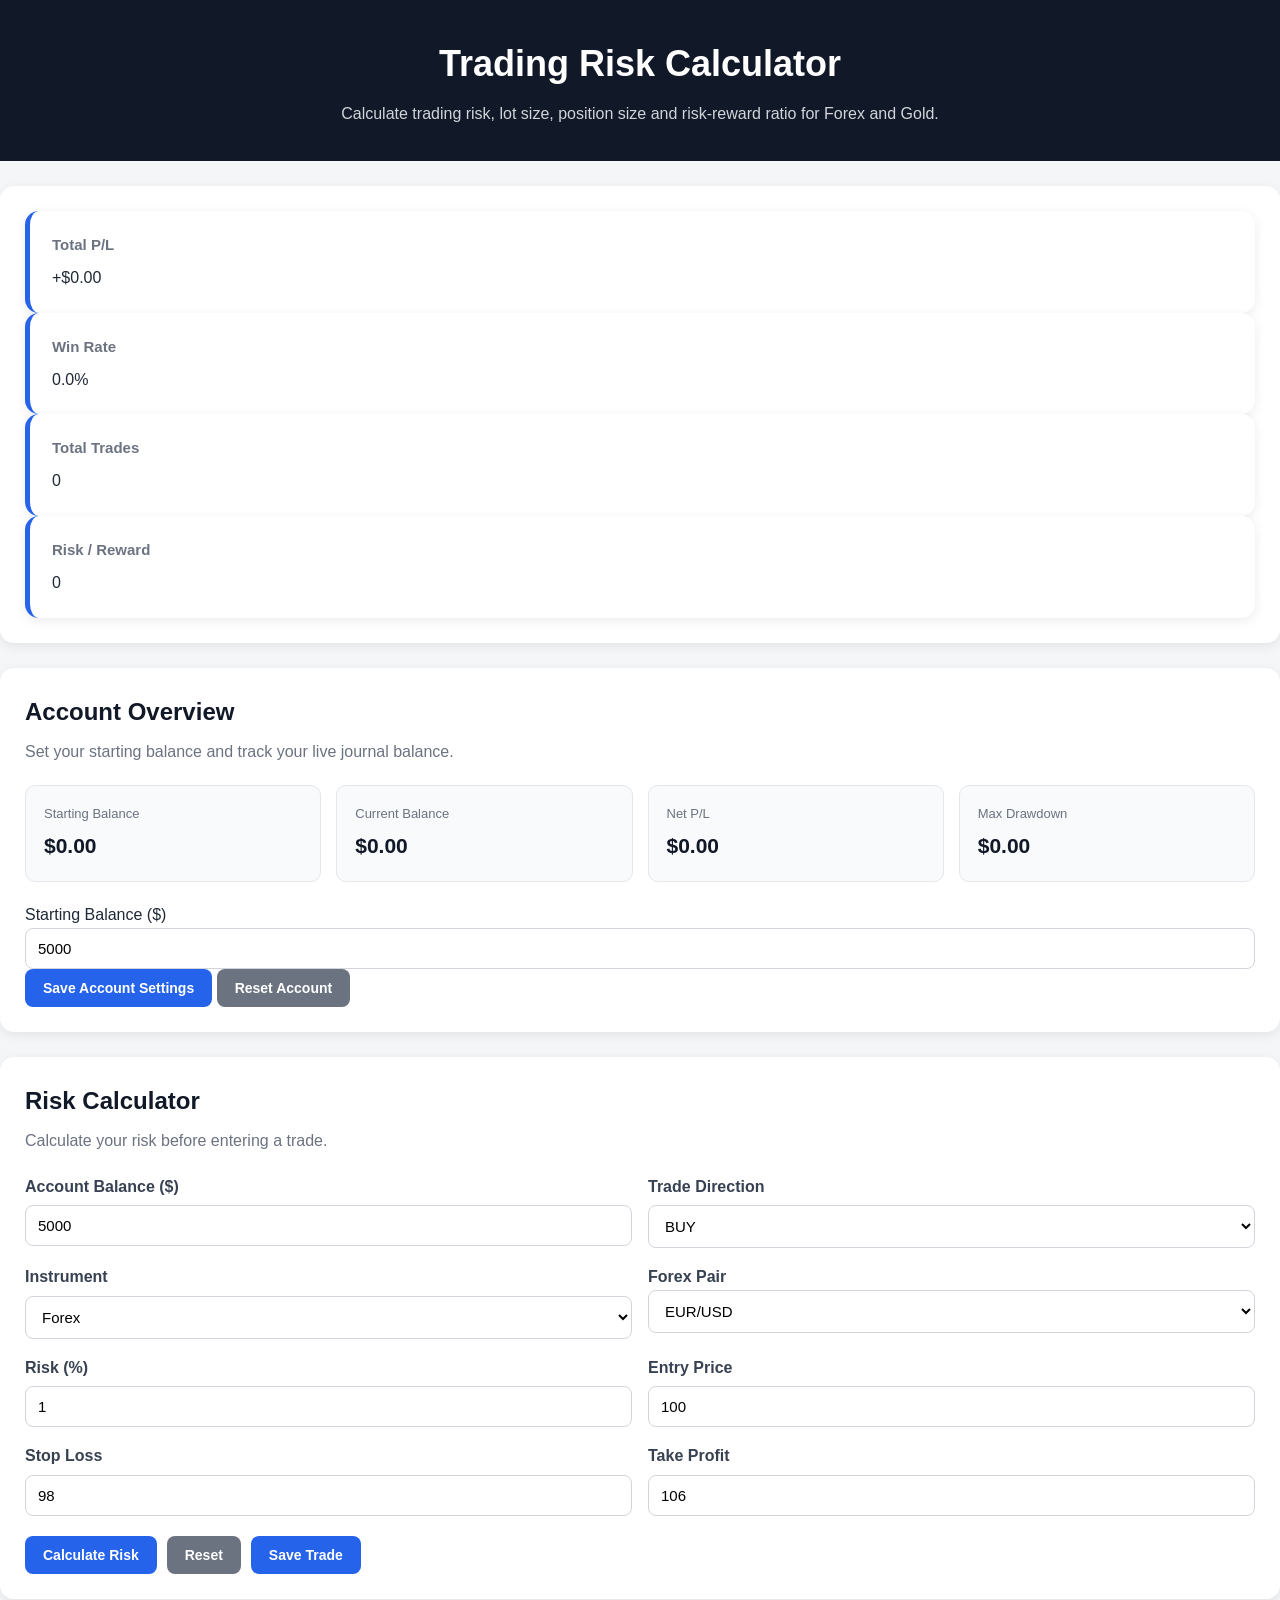
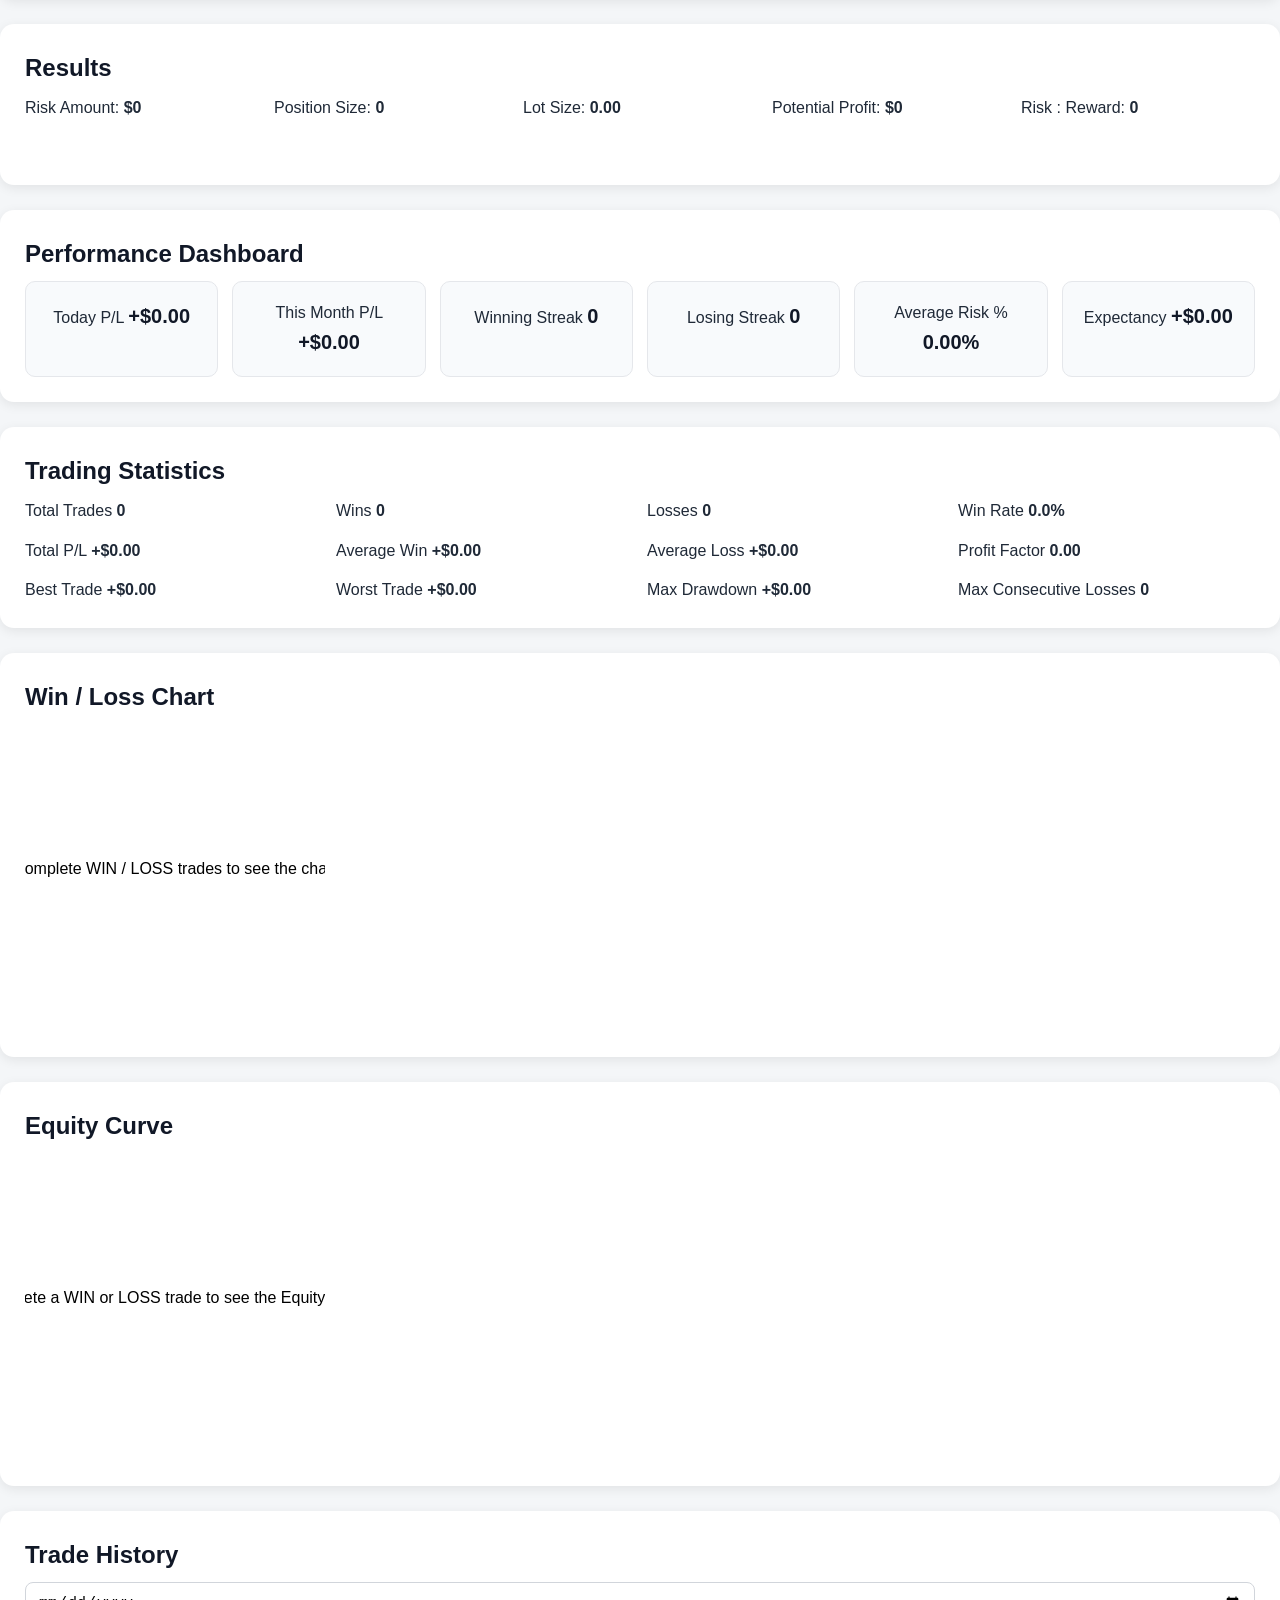
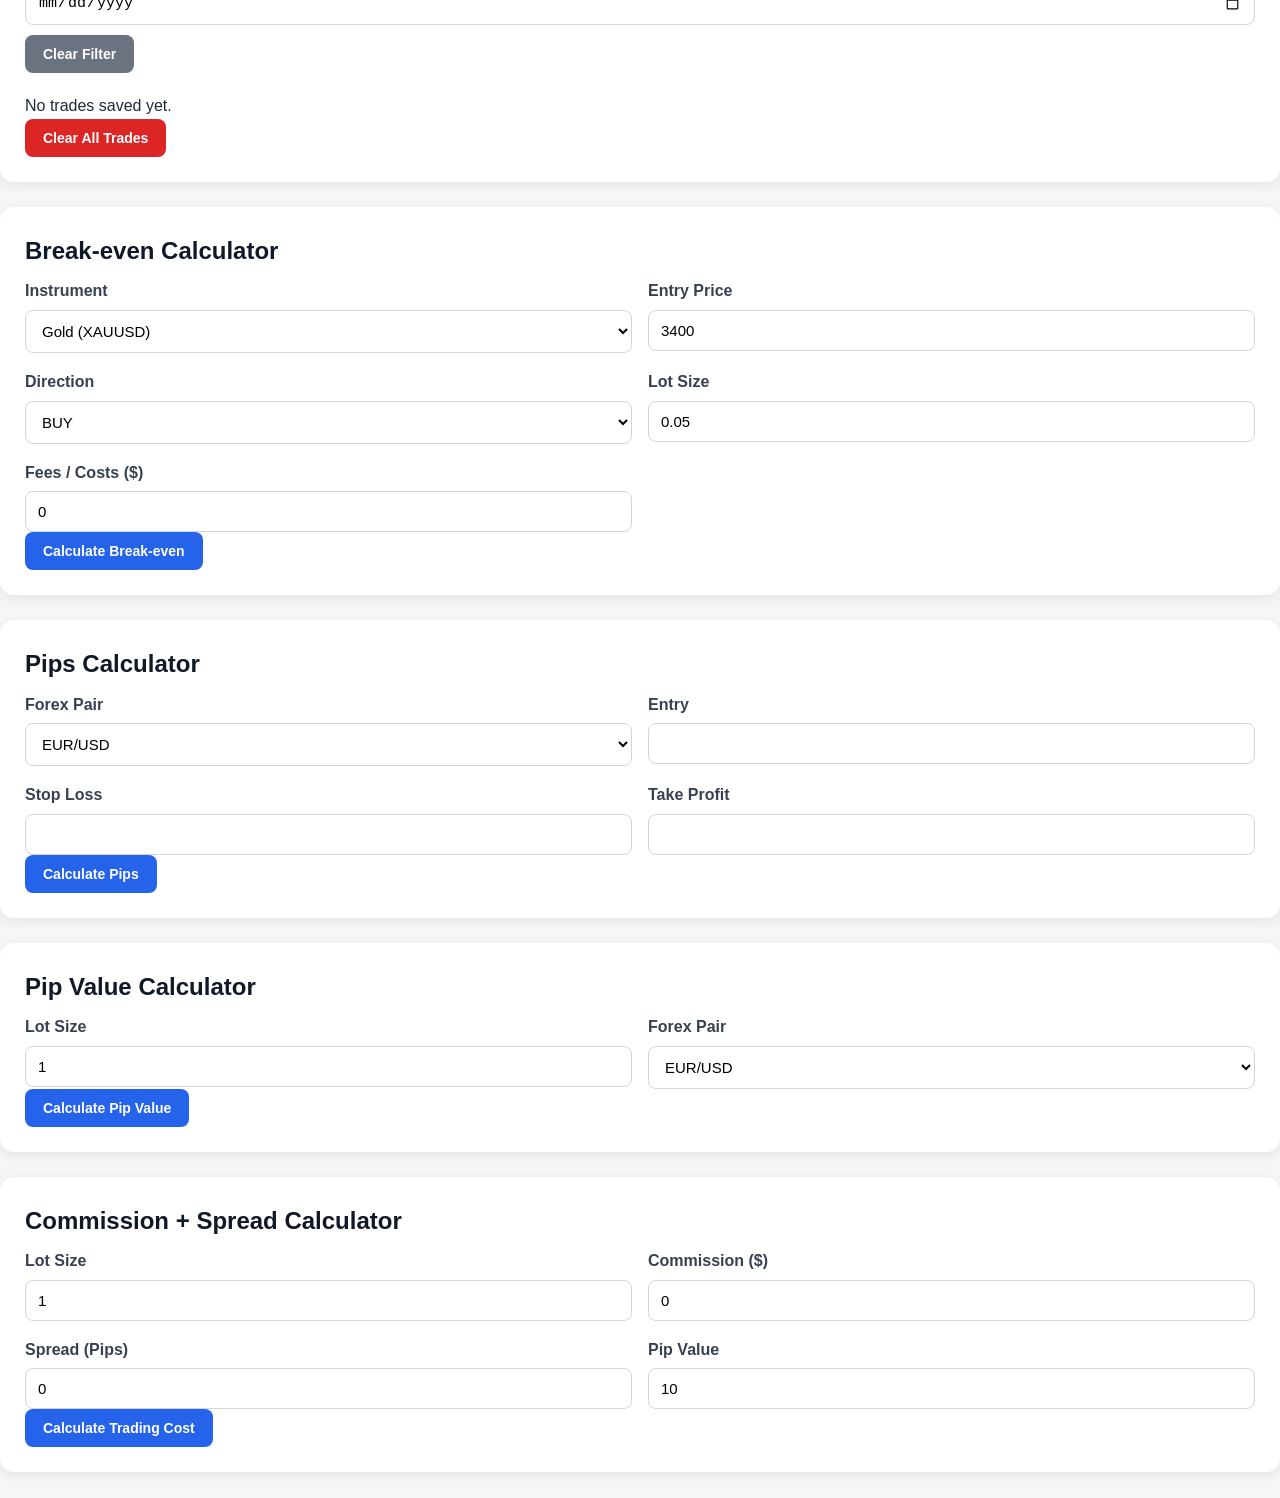
==== index.html @ 4e61d415 "Add files via upload" ====
<!DOCTYPE html>
<html lang="en">

<head>
    <meta charset="UTF-8">
    <meta name="viewport" content="width=device-width, initial-scale=1.0">
    <title>Trading Risk Calculator  Risk, Lot Size & R:R Calculator</title>

<meta name="description" content="Free trading risk calculator to calculate risk amount, lot size, position size, profit, stop loss, take profit and risk-reward ratio for Forex and Gold trading.">

<meta name="keywords" content="trading risk calculator, forex risk calculator, lot size calculator, position size calculator, risk reward calculator, gold trading calculator">

<meta name="robots" content="index, follow">
<meta property="og:title" content="Trading Risk Calculator">
<meta property="og:description" content="Free trading risk calculator for Forex and Gold. Calculate risk, lot size, position size and risk-reward ratio.">
<meta property="og:type" content="website">

<script type="application/ld+json">
{
  "@context": "https://schema.org",
  "@type": "WebApplication",
  "name": "Trading Risk Calculator",
  "description": "Free trading risk calculator to calculate risk amount, lot size, position size, profit and risk-reward ratio for Forex and Gold trading.",
  "applicationCategory": "FinanceApplication",
  "operatingSystem": "All"
}
</script>

    <link rel="stylesheet" href="style_v4.css">
</head>

<body>

<div class="calculator">

    <!-- HEADER -->
    <header class="dashboard-header">
       <h1>Trading Risk Calculator</h1>
       <p>Calculate trading risk, lot size, position size and risk-reward ratio for Forex and Gold.</p>
    </header>

   <!-- SUMMARY -->
<section class="summary-cards">

    <div class="summary-card">
        <h3>Total P/L</h3>
        <p id="summaryTotalPL">$0.00</p>
    </div>

    <div class="summary-card">
        <h3>Win Rate</h3>
        <p id="summaryWinRate">0%</p>
    </div>

    <div class="summary-card">
        <h3>Total Trades</h3>
        <p id="summaryTotalTrades">0</p>
    </div>

    <div class="summary-card">
        <h3>Risk / Reward</h3>
        <p id="summaryRR">0</p>
    </div>

</section>
<!-- ACCOUNT OVERVIEW -->
<section class="account-section">

    <h2>Account Overview</h2>

    <p class="section-description">
        Set your starting balance and track your live journal balance.
    </p>

    <div class="account-cards">

        <div class="account-card">
            <span>Starting Balance</span>
            <strong id="startingBalanceDisplay">$0.00</strong>
        </div>

        <div class="account-card">
            <span>Current Balance</span>
            <strong id="currentBalanceDisplay">$0.00</strong>
        </div>

        <div class="account-card">
            <span>Net P/L</span>
            <strong id="netPLDisplay">$0.00</strong>
        </div>

        <div class="account-card">
            <span>Max Drawdown</span>
            <strong id="accountDrawdownDisplay">$0.00</strong>
        </div>

    </div>

    <div class="account-settings">

        <label for="startingBalance">
            Starting Balance ($)
        </label>

        <input
            type="number"
            id="startingBalance"
            value="5000"
            min="0"
            step="0.01"
        >

        <button onclick="saveAccountSettings()">
            Save Account Settings
        </button>

        <button
            class="secondary-btn"
            onclick="resetAccountSettings()">
            Reset Account
        </button>

    </div>

</section>
    <!-- CALCULATOR -->
    <section class="calculator-section">

        <h2>Risk Calculator</h2>

        <p class="section-description">
            Calculate your risk before entering a trade.
        </p>

        <div class="form-grid">

            <div class="form-group">
                <label>Account Balance ($)</label>

                <input
                    type="number"
                    id="balance"
                    value="5000"
                    min="0"
                    step="0.01"
                >
            </div>


            <div class="form-group">
                <label>Trade Direction</label>

                <select id="direction">
                    <option value="BUY">BUY</option>
                    <option value="SELL">SELL</option>
                </select>
            </div>


            <div class="form-group">
                <label>Instrument</label>

                <select
                    id="instrument"
                    onchange="updateInstrumentFields()">

                    <option value="Forex">Forex</option>
                    <option value="Gold">Gold (XAUUSD)</option>

                </select>
            </div>


            <div
                class="form-group"
                id="forexPairBox">

                <label>Forex Pair</label>

                <select id="forexPair">

                    <option value="EURUSD">
                        EUR/USD
                    </option>

                    <option value="GBPUSD">
                        GBP/USD
                    </option>

                    <option value="USDJPY">
                        USD/JPY
                    </option>

                    <option value="AUDUSD">
                        AUD/USD
                    </option>

                    <option value="USDCAD">
                        USD/CAD
                    </option>

                </select>

            </div>


            <div class="form-group">
                <label>Risk (%)</label>

                <input
                    type="number"
                    id="risk"
                    value="1"
                    min="0"
                    step="0.1"
                >
            </div>


            <div class="form-group">
                <label>Entry Price</label>

                <input
                    type="number"
                    id="entry"
                    value="100"
                    step="0.00001"
                >
            </div>


            <div class="form-group">
                <label>Stop Loss</label>

                <input
                    type="number"
                    id="stopLoss"
                    value="98"
                    step="0.00001"
                >
            </div>


            <div class="form-group">
                <label>Take Profit</label>

                <input
                    type="number"
                    id="takeProfit"
                    value="106"
                    step="0.00001"
                >
            </div>

        </div>


        <div class="button-row">

            <button onclick="calculateRisk()">
                Calculate Risk
            </button>

            <button
                class="secondary-btn"
                onclick="resetCalculator()">
                Reset
            </button>

            <button onclick="saveTrade()">
                Save Trade
            </button>

        </div>

    </section>


    <!-- RESULTS -->
    <section class="results">

        <h2>Results</h2>

        <div class="results-grid">

            <div>
                <span>Risk Amount:</span>
                <strong id="riskAmount">$0</strong>
            </div>

            <div>
                <span>Position Size:</span>
                <strong id="positionSize">0</strong>
            </div>

            <div>
                <span>Lot Size:</span>
                <strong id="calculatedLot">0.00</strong>
            </div>

            <div>
                <span>Potential Profit:</span>
                <strong id="profit">$0</strong>
            </div>

            <div>
                <span>Risk : Reward:</span>
                <strong id="riskReward">0</strong>
            </div>

        </div>

        <div id="riskLevel" class="risk-level"></div>

        <div id="riskWarning" class="risk-warning"></div>

    </section>


    <!-- PERFORMANCE DASHBOARD -->
    <section class="performance-section">

        <h2>Performance Dashboard</h2>

        <div class="performance-grid">

            <div class="performance-card">
                <span>Today P/L</span>
                <strong id="todayPL">$0.00</strong>
            </div>

            <div class="performance-card">
                <span>This Month P/L</span>
                <strong id="monthPL">$0.00</strong>
            </div>

            <div class="performance-card">
                <span>Winning Streak</span>
                <strong id="winningStreak">0</strong>
            </div>

            <div class="performance-card">
                <span>Losing Streak</span>
                <strong id="losingStreak">0</strong>
            </div>

            <div class="performance-card">
                <span>Average Risk %</span>
                <strong id="averageRiskPercent">0%</strong>
            </div>

            <div class="performance-card">
                <span>Expectancy</span>
                <strong id="expectancy">$0.00</strong>
            </div>

        </div>

    </section>


    <!-- TRADING STATISTICS -->
    <section class="trading-stats">

        <h2>Trading Statistics</h2>

        <div class="stats-grid">

            <div>
                <span>Total Trades</span>
                <strong id="totalTrades">0</strong>
            </div>

            <div>
                <span>Wins</span>
                <strong id="totalWins">0</strong>
            </div>

            <div>
                <span>Losses</span>
                <strong id="totalLosses">0</strong>
            </div>

            <div>
                <span>Win Rate</span>
                <strong id="winRate">0%</strong>
            </div>

            <div>
                <span>Total P/L</span>
                <strong id="totalPL">$0.00</strong>
            </div>

            <div>
                <span>Average Win</span>
                <strong id="averageWin">$0.00</strong>
            </div>

            <div>
                <span>Average Loss</span>
                <strong id="averageLoss">$0.00</strong>
            </div>

            <div>
                <span>Profit Factor</span>
                <strong id="profitFactor">0</strong>
            </div>

            <div>
                <span>Best Trade</span>
                <strong id="bestTrade">$0.00</strong>
            </div>

            <div>
                <span>Worst Trade</span>
                <strong id="worstTrade">$0.00</strong>
            </div>

            <div>
                <span>Max Drawdown</span>
                <strong id="maxDrawdown">$0.00</strong>
            </div>

            <div>
                <span>Max Consecutive Losses</span>
                <strong id="maxConsecutiveLosses">0</strong>
            </div>

        </div>

    </section>


    <!-- CHARTS -->
    <section class="chart-section">

        <h2>Win / Loss Chart</h2>

        <canvas id="winLossChart"></canvas>

    </section>


    <section class="equity-section">

        <h2>Equity Curve</h2>

        <canvas id="equityChart"></canvas>

    </section>


    <!-- TRADE HISTORY -->
    <section class="trade-history">

        <h2>Trade History</h2>

        <div class="filter-row">

            <input
                type="date"
                id="filterDate"
                onchange="filterTrades()"
            >

            <button
                class="secondary-btn"
                onclick="clearTradeFilter()">
                Clear Filter
            </button>

        </div>

        <div id="historyList"></div>

        <button
            class="danger-btn"
            onclick="clearAllTrades()">
            Clear All Trades
        </button>

    </section>


    <!-- BREAK EVEN -->
    <section class="tool-section">

        <h2>Break-even Calculator</h2>

        <div class="form-grid">

            <div class="form-group">

                <label>Instrument</label>

                <select id="beInstrument">

                    <option value="Gold">
                        Gold (XAUUSD)
                    </option>

                    <option value="Forex">
                        Forex
                    </option>

                </select>

            </div>

            <div class="form-group">

                <label>Entry Price</label>

                <input
                    type="number"
                    id="beEntry"
                    value="3400"
                    step="0.0001"
                >

            </div>

            <div class="form-group">

                <label>Direction</label>

                <select id="beDirection">

                    <option value="BUY">BUY</option>
                    <option value="SELL">SELL</option>

                </select>

            </div>

            <div class="form-group">

                <label>Lot Size</label>

                <input
                    type="number"
                    id="beLotSize"
                    value="0.05"
                    step="0.01"
                >

            </div>

            <div class="form-group">

                <label>Fees / Costs ($)</label>

                <input
                    type="number"
                    id="beFees"
                    value="0"
                    step="0.01"
                >

            </div>

        </div>

        <button onclick="calculateBreakEven()">
            Calculate Break-even
        </button>

        <div id="breakEvenResult"></div>

    </section>


    <!-- PIPS CALCULATOR -->
    <section class="tool-section">

        <h2>Pips Calculator</h2>

        <div class="form-grid">

            <div class="form-group">

                <label>Forex Pair</label>

                <select id="pipPair">

                    <option value="EURUSD">EUR/USD</option>
                    <option value="GBPUSD">GBP/USD</option>
                    <option value="USDJPY">USD/JPY</option>
                    <option value="AUDUSD">AUD/USD</option>

                </select>

            </div>

            <div class="form-group">

                <label>Entry</label>

                <input
                    type="number"
                    id="pipEntry"
                    step="0.00001"
                >

            </div>

            <div class="form-group">

                <label>Stop Loss</label>

                <input
                    type="number"
                    id="pipSL"
                    step="0.00001"
                >

            </div>

            <div class="form-group">

                <label>Take Profit</label>

                <input
                    type="number"
                    id="pipTP"
                    step="0.00001"
                >

            </div>

        </div>

        <button onclick="calculatePips()">
            Calculate Pips
        </button>

        <div id="slPips"></div>
        <div id="tpPips"></div>
        <div id="pipRR"></div>

    </section>


    <!-- PIP VALUE -->
    <section class="tool-section">

        <h2>Pip Value Calculator</h2>

        <div class="form-grid">

            <div class="form-group">

                <label>Lot Size</label>

                <input
                    type="number"
                    id="pipValueLot"
                    value="1"
                    step="0.01"
                >

            </div>

            <div class="form-group">

                <label>Forex Pair</label>

                <select id="pipValuePair">

                    <option value="EURUSD">EUR/USD</option>
                    <option value="GBPUSD">GBP/USD</option>
                    <option value="USDJPY">USD/JPY</option>
                    <option value="AUDUSD">AUD/USD</option>

                </select>

            </div>

        </div>

        <button onclick="calculatePipValue()">
            Calculate Pip Value
        </button>

        <div id="pipValueResult"></div>

    </section>


    <!-- COST CALCULATOR -->
    <section class="tool-section">

        <h2>Commission + Spread Calculator</h2>

        <div class="form-grid">

            <div class="form-group">

                <label>Lot Size</label>

                <input
                    type="number"
                    id="costLotSize"
                    value="1"
                    step="0.01"
                >

            </div>

            <div class="form-group">

                <label>Commission ($)</label>

                <input
                    type="number"
                    id="commission"
                    value="0"
                    step="0.01"
                >

            </div>

            <div class="form-group">

                <label>Spread (Pips)</label>

                <input
                    type="number"
                    id="spreadPips"
                    value="0"
                    step="0.1"
                >

            </div>

            <div class="form-group">

                <label>Pip Value</label>

                <input
                    type="number"
                    id="costPipValue"
                    value="10"
                    step="0.01"
                >

            </div>

        </div>

        <button onclick="calculateTradingCost()">
            Calculate Trading Cost
        </button>

        <div id="spreadCost"></div>
        <div id="totalTradingCost"></div>

    </section>

</div>


<script src="script_v4.js"></script>

</body>
</html>
---- style_v4.css ----
/* =========================================
   TRADING JOURNAL V4 - PROFESSIONAL CSS
   ========================================= */

* {
    box-sizing: border-box;
    margin: 0;
    padding: 0;
}

body {
    font-family: Arial, Helvetica, sans-serif;
    background: #f4f6f8;
    color: #1f2937;
    line-height: 1.6;
}

.container {
    width: 92%;
    max-width: 1200px;
    margin: 0 auto;
}

/* =========================================
   HEADER
   ========================================= */

header {
    background: #111827;
    color: white;
    padding: 35px 20px;
    text-align: center;
    margin-bottom: 25px;
}

header h1 {
    font-size: 36px;
    margin-bottom: 8px;
}

header p {
    color: #d1d5db;
    font-size: 16px;
}

/* =========================================
   SECTION
   ========================================= */

section {
    background: white;
    padding: 25px;
    margin-bottom: 25px;
    border-radius: 14px;
    box-shadow: 0 3px 12px rgba(0, 0, 0, 0.08);
}

section h2 {
    font-size: 24px;
    margin-bottom: 8px;
    color: #111827;
}

section > p {
    color: #6b7280;
    margin-bottom: 20px;
}

/* =========================================
   SUMMARY CARDS
   ========================================= */

.summary-grid {
    display: grid;
    grid-template-columns: repeat(4, 1fr);
    gap: 18px;
    margin-bottom: 25px;
}

.summary-card {
    background: white;
    padding: 22px;
    border-radius: 14px;
    box-shadow: 0 3px 12px rgba(0, 0, 0, 0.08);
    border-left: 5px solid #2563eb;
}

.summary-card h3 {
    font-size: 15px;
    color: #6b7280;
    margin-bottom: 8px;
}

.summary-card strong {
    display: block;
    font-size: 27px;
    color: #111827;
}

/* =========================================
   ACCOUNT OVERVIEW
   ========================================= */

.account-section {
    background: white;
}

.account-cards {
    display: grid;
    grid-template-columns: repeat(4, 1fr);
    gap: 15px;
    margin-bottom: 20px;
}

.account-cards div {
    background: #f8fafc;
    padding: 18px;
    border-radius: 10px;
    border: 1px solid #e5e7eb;
}

.account-cards span {
    display: block;
    color: #6b7280;
    font-size: 13px;
    margin-bottom: 5px;
}

.account-cards strong {
    font-size: 21px;
    color: #111827;
}

/* =========================================
   FORM GRID
   ========================================= */

.form-grid {
    display: grid;
    grid-template-columns: repeat(2, 1fr);
    gap: 16px;
}

.form-group {
    display: flex;
    flex-direction: column;
}

.form-group label {
    font-weight: 600;
    margin-bottom: 6px;
    color: #374151;
}

input,
select {
    width: 100%;
    padding: 11px 12px;
    border: 1px solid #d1d5db;
    border-radius: 8px;
    font-size: 15px;
    background: white;
    outline: none;
}

input:focus,
select:focus {
    border-color: #2563eb;
    box-shadow: 0 0 0 2px rgba(37, 99, 235, 0.12);
}

/* =========================================
   BUTTONS
   ========================================= */

.button-row {
    display: flex;
    gap: 10px;
    flex-wrap: wrap;
    margin-top: 20px;
}

button {
    border: none;
    padding: 11px 18px;
    border-radius: 8px;
    cursor: pointer;
    font-size: 14px;
    font-weight: 600;
    background: #2563eb;
    color: white;
    transition: 0.2s;
}

button:hover {
    opacity: 0.9;
    transform: translateY(-1px);
}

.secondary-btn {
    background: #6b7280;
}

.danger-btn {
    background: #dc2626;
}

.success-btn {
    background: #16a34a;
}

/* =========================================
   RESULTS
   ========================================= */

.results-section {
    background: white;
}

.results-grid {
    display: grid;
    grid-template-columns: repeat(5, 1fr);
    gap: 15px;
}

.result-card {
    background: #f8fafc;
    border: 1px solid #e5e7eb;
    border-radius: 10px;
    padding: 17px;
}

.result-card span {
    display: block;
    color: #6b7280;
    font-size: 13px;
    margin-bottom: 5px;
}

.result-card strong {
    font-size: 20px;
    color: #111827;
}

/* =========================================
   RISK LEVEL
   ========================================= */

#riskLevel {
    margin-top: 15px;
    font-size: 18px;
    font-weight: bold;
}

#riskWarning {
    margin-top: 10px;
    padding: 12px;
    border-radius: 8px;
    font-weight: 600;
}

/* =========================================
   PERFORMANCE DASHBOARD
   ========================================= */

.performance-section {
    background: white;
}

.performance-grid {
    display: grid;
    grid-template-columns: repeat(6, 1fr);
    gap: 14px;
}

.performance-card {
    background: #f8fafc;
    border: 1px solid #e5e7eb;
    padding: 18px 12px;
    border-radius: 10px;
    text-align: center;
}

.performance-card h3 {
    font-size: 13px;
    color: #6b7280;
    margin-bottom: 7px;
}

.performance-card strong {
    font-size: 20px;
    color: #111827;
}

/* =========================================
   TRADING STATISTICS
   ========================================= */

.stats-grid {
    display: grid;
    grid-template-columns: repeat(4, 1fr);
    gap: 14px;
}

.stat-card {
    background: #f8fafc;
    padding: 17px;
    border-radius: 10px;
    border: 1px solid #e5e7eb;
}

.stat-card span {
    display: block;
    color: #6b7280;
    font-size: 13px;
    margin-bottom: 5px;
}

.stat-card strong {
    font-size: 19px;
    color: #111827;
}

/* =========================================
   CHARTS
   ========================================= */

.charts-grid {
    display: grid;
    grid-template-columns: 1fr 1fr;
    gap: 20px;
}

.chart-box {
    background: white;
    padding: 20px;
    border-radius: 12px;
    border: 1px solid #e5e7eb;
}

.chart-box h3 {
    margin-bottom: 15px;
}

/* Canvas */
canvas {
    max-width: 100%;
}

/* =========================================
   TRADE HISTORY
   ========================================= */

.filter-row {
    display: flex;
    gap: 10px;
    align-items: center;
    margin-bottom: 20px;
    flex-wrap: wrap;
}

.history-list {
    display: flex;
    flex-direction: column;
    gap: 12px;
}

.trade-item {
    background: #f8fafc;
    border: 1px solid #e5e7eb;
    border-radius: 10px;
    padding: 16px;
}

.trade-item h3 {
    margin-bottom: 5px;
}

.trade-item p {
    margin: 3px 0;
    color: #4b5563;
}

.trade-actions {
    display: flex;
    gap: 8px;
    margin-top: 12px;
    flex-wrap: wrap;
}

/* =========================================
   TRADE RESULT BUTTONS
   ========================================= */

.win-btn {
    background: #16a34a;
}

.loss-btn {
    background: #dc2626;
}

.delete-btn {
    background: #6b7280;
}

/* =========================================
   CALCULATOR TOOLS
   ========================================= */

.tool-grid {
    display: grid;
    grid-template-columns: repeat(2, 1fr);
    gap: 20px;
}

.tool-card {
    background: #f8fafc;
    padding: 20px;
    border-radius: 12px;
    border: 1px solid #e5e7eb;
}

.tool-card h3 {
    margin-bottom: 15px;
}

.tool-result {
    margin-top: 15px;
    padding: 12px;
    background: white;
    border-radius: 8px;
    border: 1px solid #e5e7eb;
    font-weight: 600;
}

/* =========================================
   EMPTY HISTORY
   ========================================= */

.empty-history {
    text-align: center;
    padding: 30px;
    color: #6b7280;
}

/* =========================================
   FOOTER
   ========================================= */

footer {
    text-align: center;
    padding: 25px;
    color: #6b7280;
    font-size: 14px;
}

/* =========================================
   MOBILE RESPONSIVE
   ========================================= */

@media (max-width: 900px) {

    .summary-grid {
        grid-template-columns: repeat(2, 1fr);
    }

    .account-cards {
        grid-template-columns: repeat(2, 1fr);
    }

    .results-grid {
        grid-template-columns: repeat(2, 1fr);
    }

    .performance-grid {
        grid-template-columns: repeat(3, 1fr);
    }

    .stats-grid {
        grid-template-columns: repeat(2, 1fr);
    }

    .charts-grid {
        grid-template-columns: 1fr;
    }

    .tool-grid {
        grid-template-columns: 1fr;
    }
}

@media (max-width: 600px) {

    .container {
        width: 94%;
    }

    header {
        padding: 25px 15px;
    }

    header h1 {
        font-size: 28px;
    }

    section {
        padding: 18px;
        border-radius: 10px;
    }

    section h2 {
        font-size: 21px;
    }

    .summary-grid {
        grid-template-columns: 1fr;
        gap: 12px;
    }

    .account-cards {
        grid-template-columns: 1fr;
    }

    .form-grid {
        grid-template-columns: 1fr;
    }

    .results-grid {
        grid-template-columns: 1fr;
    }

    .performance-grid {
        grid-template-columns: repeat(2, 1fr);
    }

    .stats-grid {
        grid-template-columns: 1fr;
    }

    .button-row {
        flex-direction: column;
    }

    button {
        width: 100%;
    }

    .filter-row {
        flex-direction: column;
        align-items: stretch;
    }

    .trade-actions {
        flex-direction: column;
    }

    .trade-actions button {
        width: 100%;
    }

    .tool-grid {
        grid-template-columns: 1fr;
    }
}

/* =========================================
   SMALL MOBILE
   ========================================= */

@media (max-width: 400px) {

    .performance-grid {
        grid-template-columns: 1fr;
    }

    .summary-card strong {
        font-size: 23px;
    }

    .account-cards strong {
        font-size: 19px;
    }
}
/* Trade History Buttons Spacing */

#historyList button {
    margin-right: 10px;
    margin-bottom: 8px;
}

#historyList button:last-child {
    margin-right: 0;
}
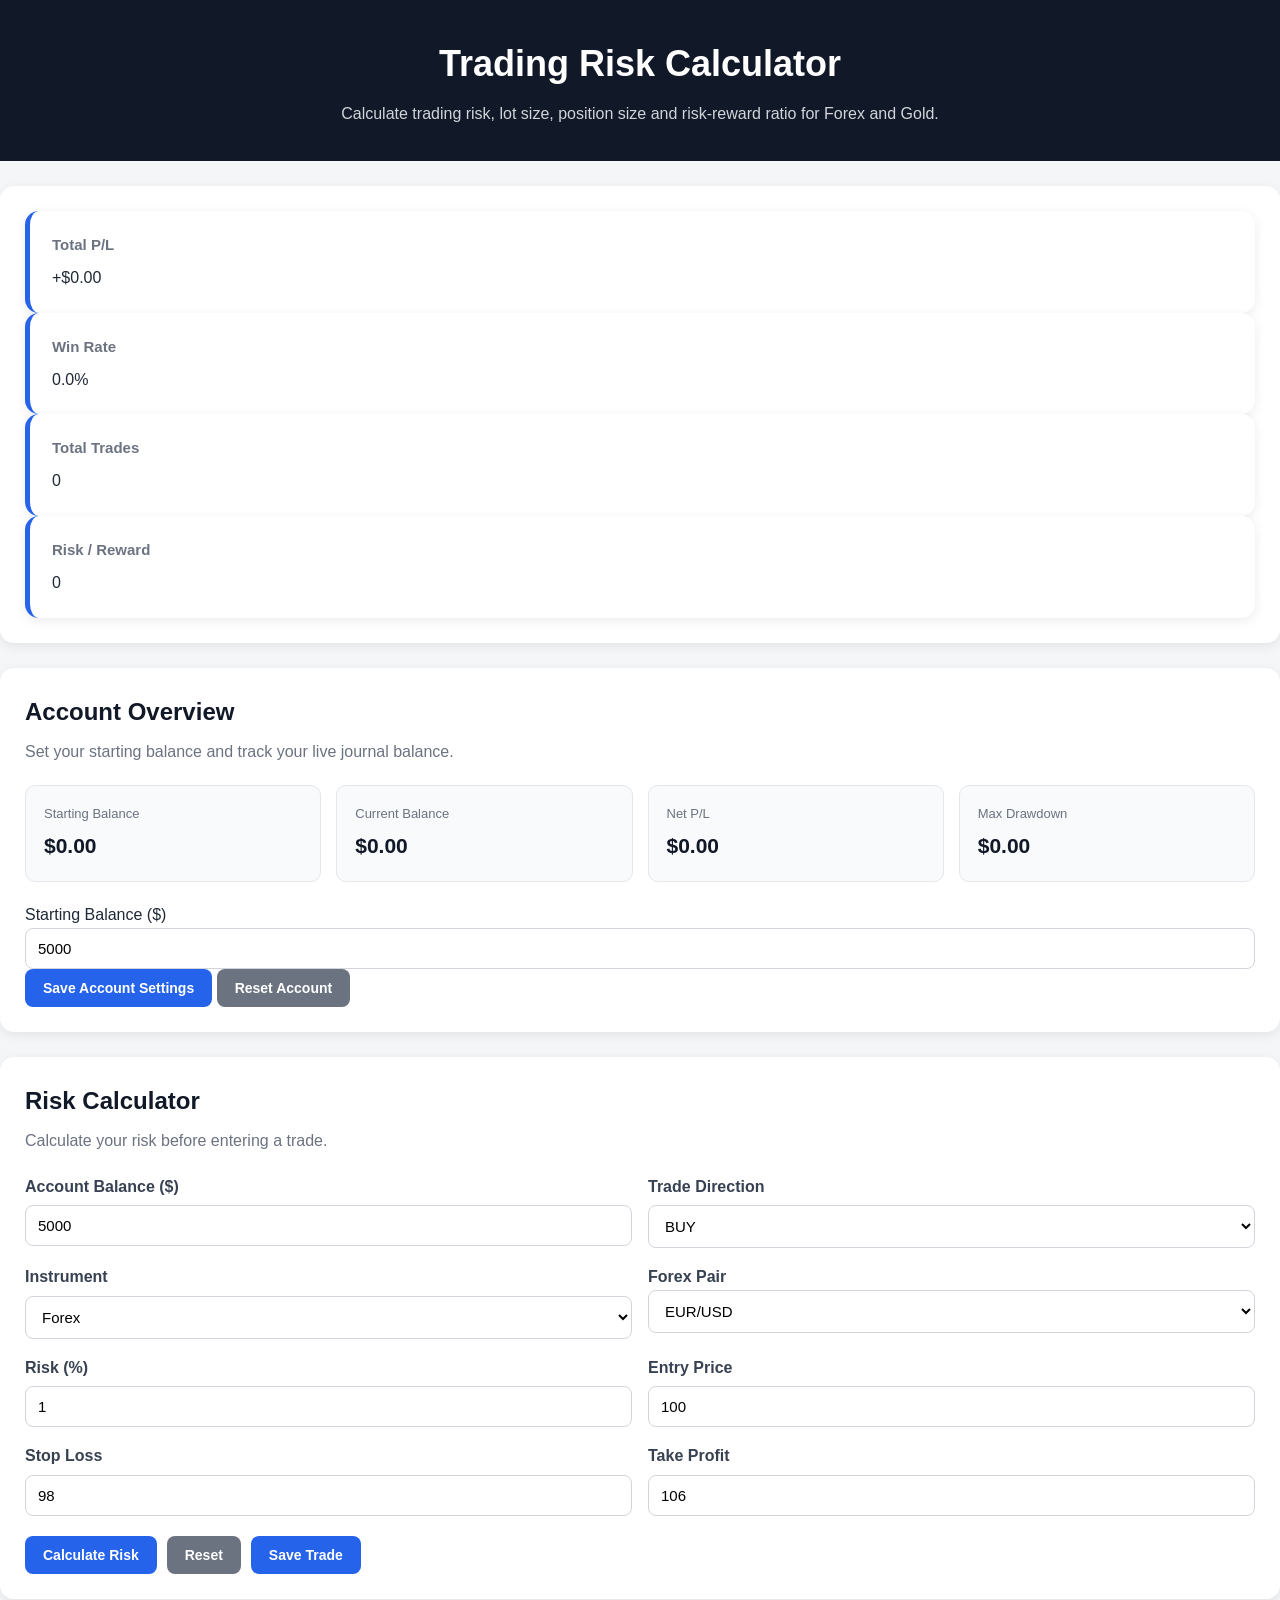
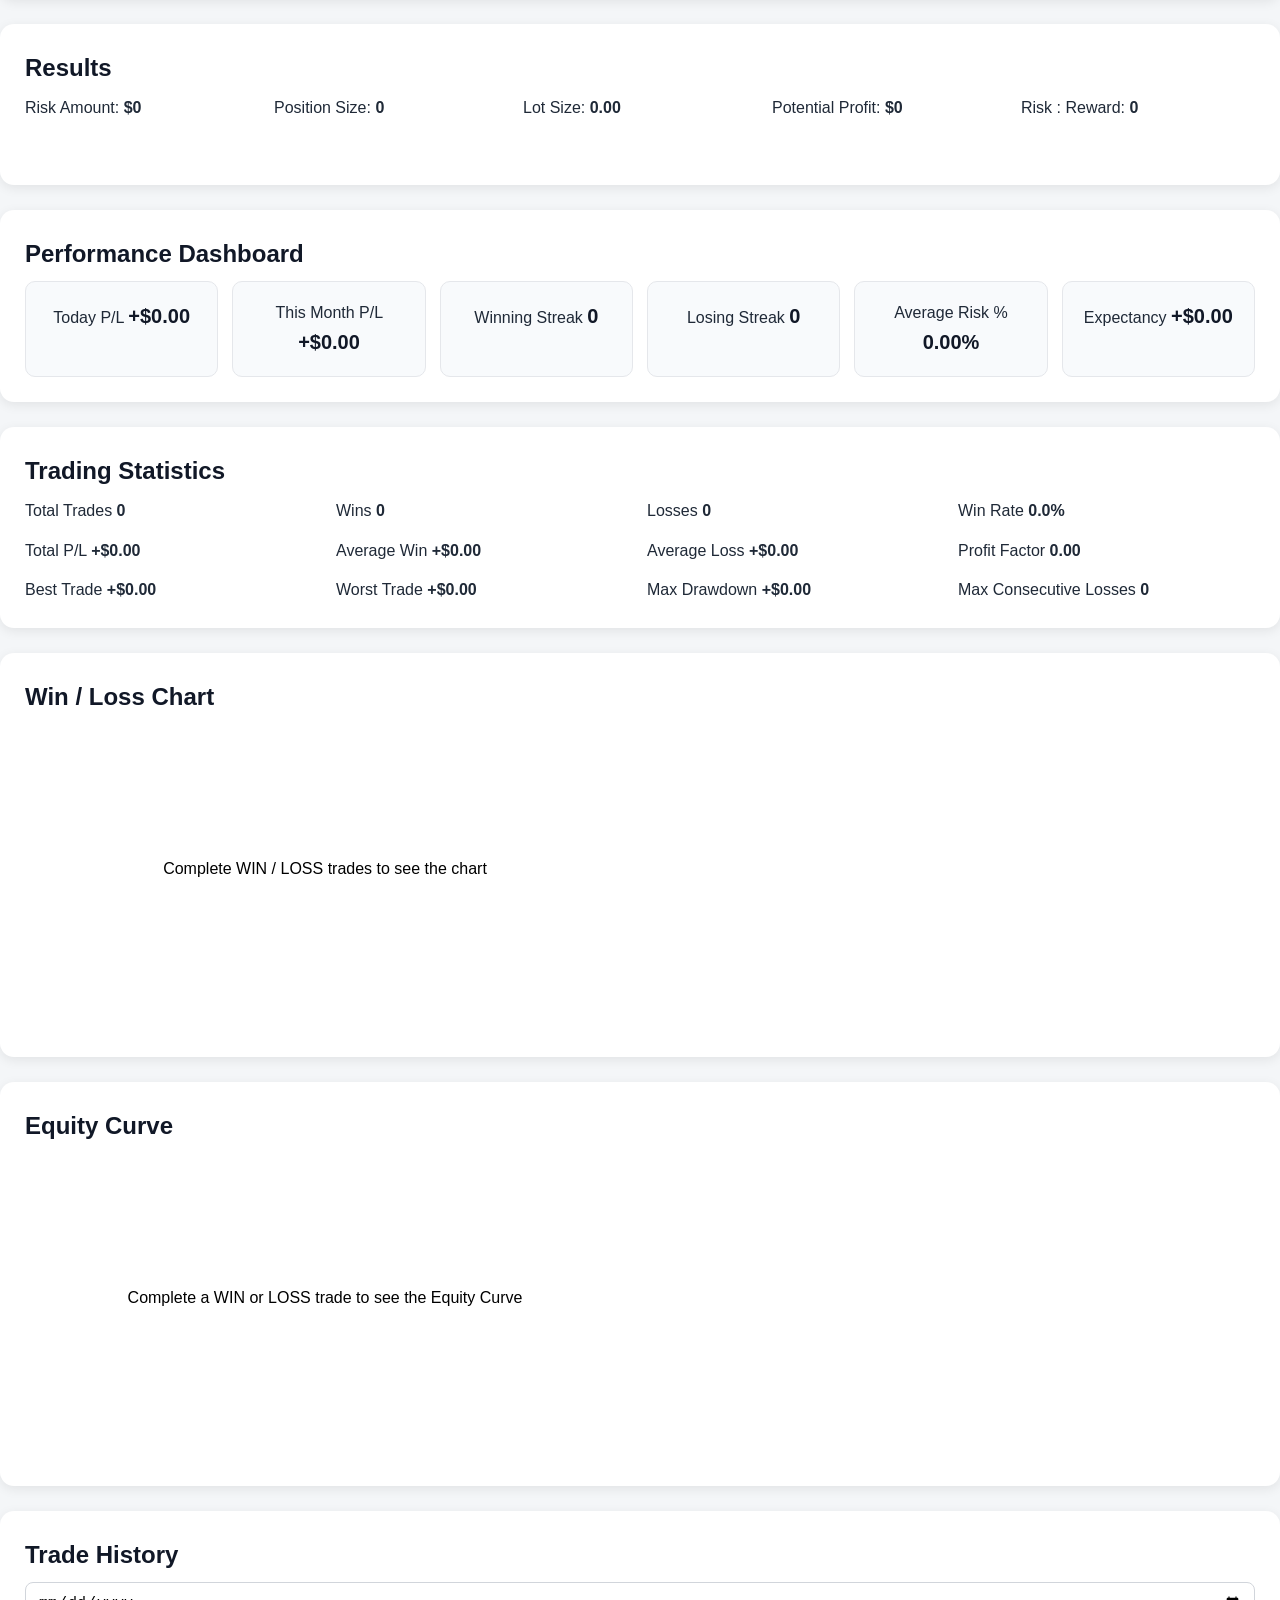
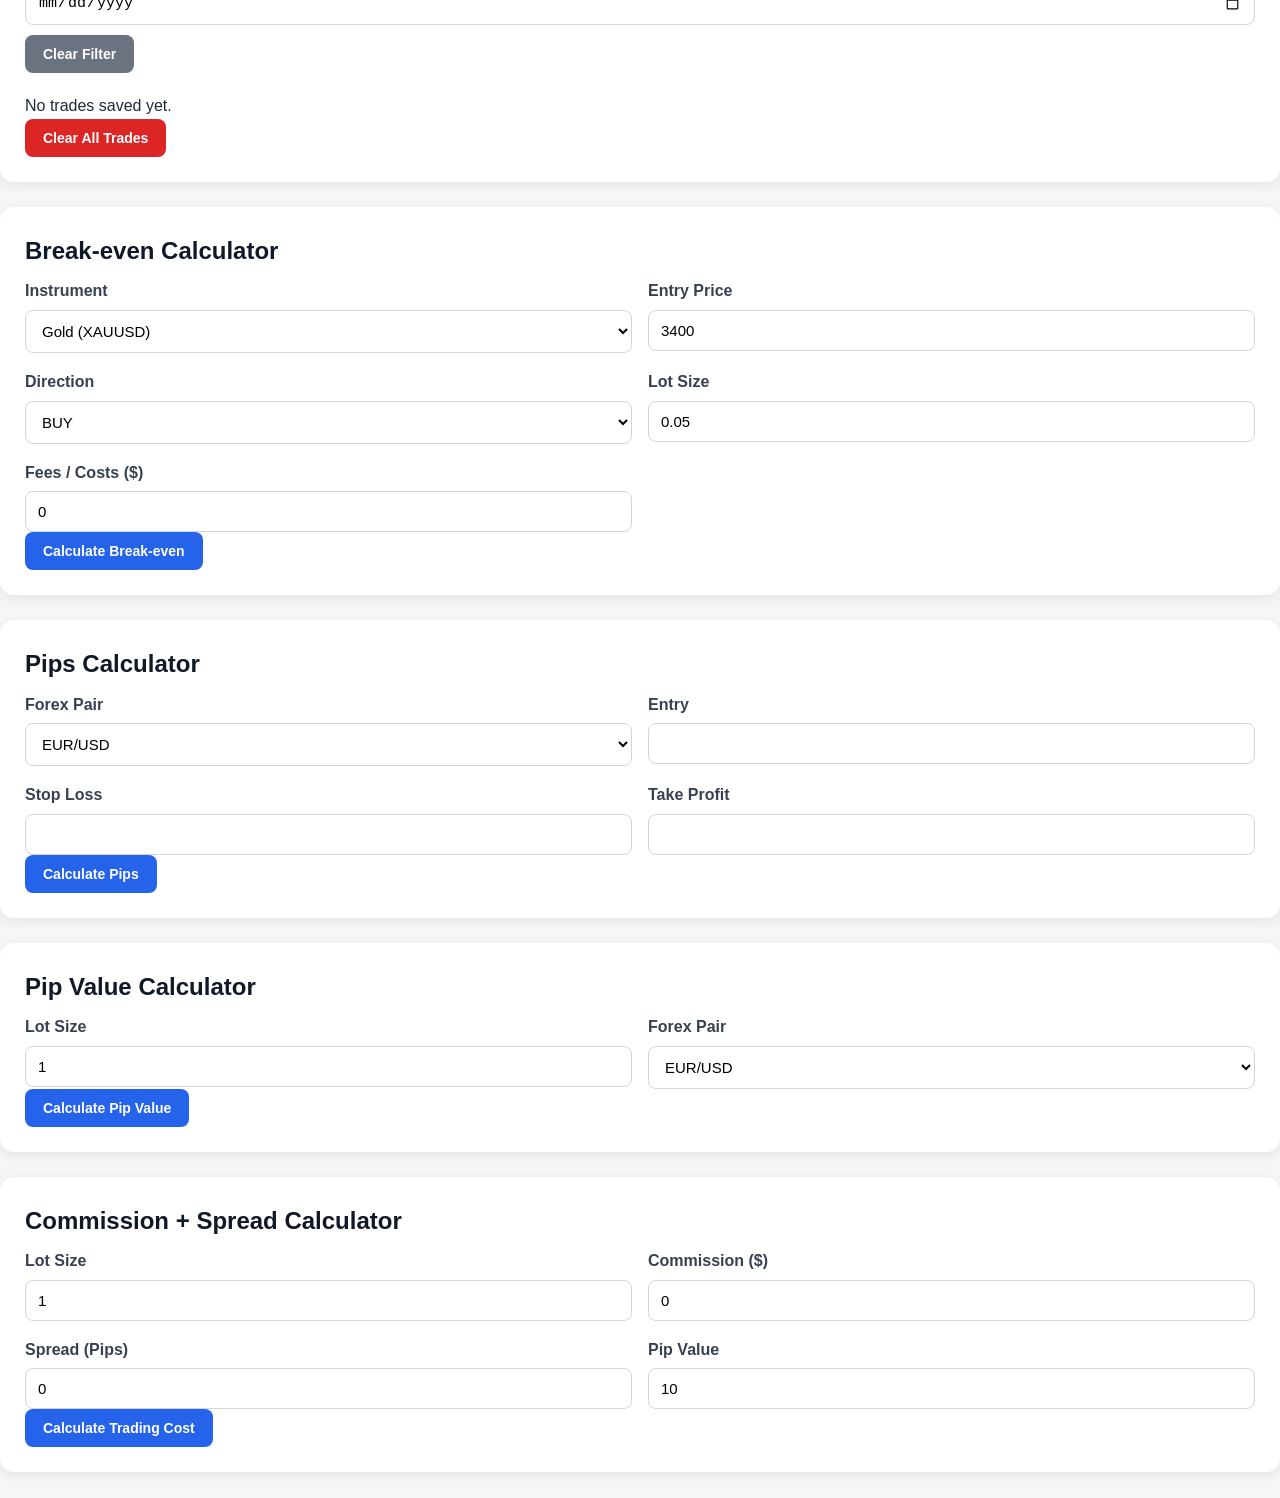
==== commit 9b5974bc: "Add files via upload" ====
--- a/index.html
+++ b/index.html
@@ -2,6 +2,15 @@
 <html lang="en">
 
 <head>
+    <!-- Google tag (gtag.js) -->
+<script async src="https://www.googletagmanager.com/gtag/js?id=G-RSDD24WP11"></script>
+<script>
+  window.dataLayer = window.dataLayer || [];
+  function gtag(){dataLayer.push(arguments);}
+  gtag('js', new Date());
+
+  gtag('config', 'G-RSDD24WP11');
+</script>
     <meta charset="UTF-8">
     <meta name="viewport" content="width=device-width, initial-scale=1.0">
     <title>Trading Risk Calculator  Risk, Lot Size & R:R Calculator</title>
@@ -29,6 +38,7 @@
     <link rel="stylesheet" href="style_v4.css">
 </head>
 
+
 <body>
 
 <div class="calculator">
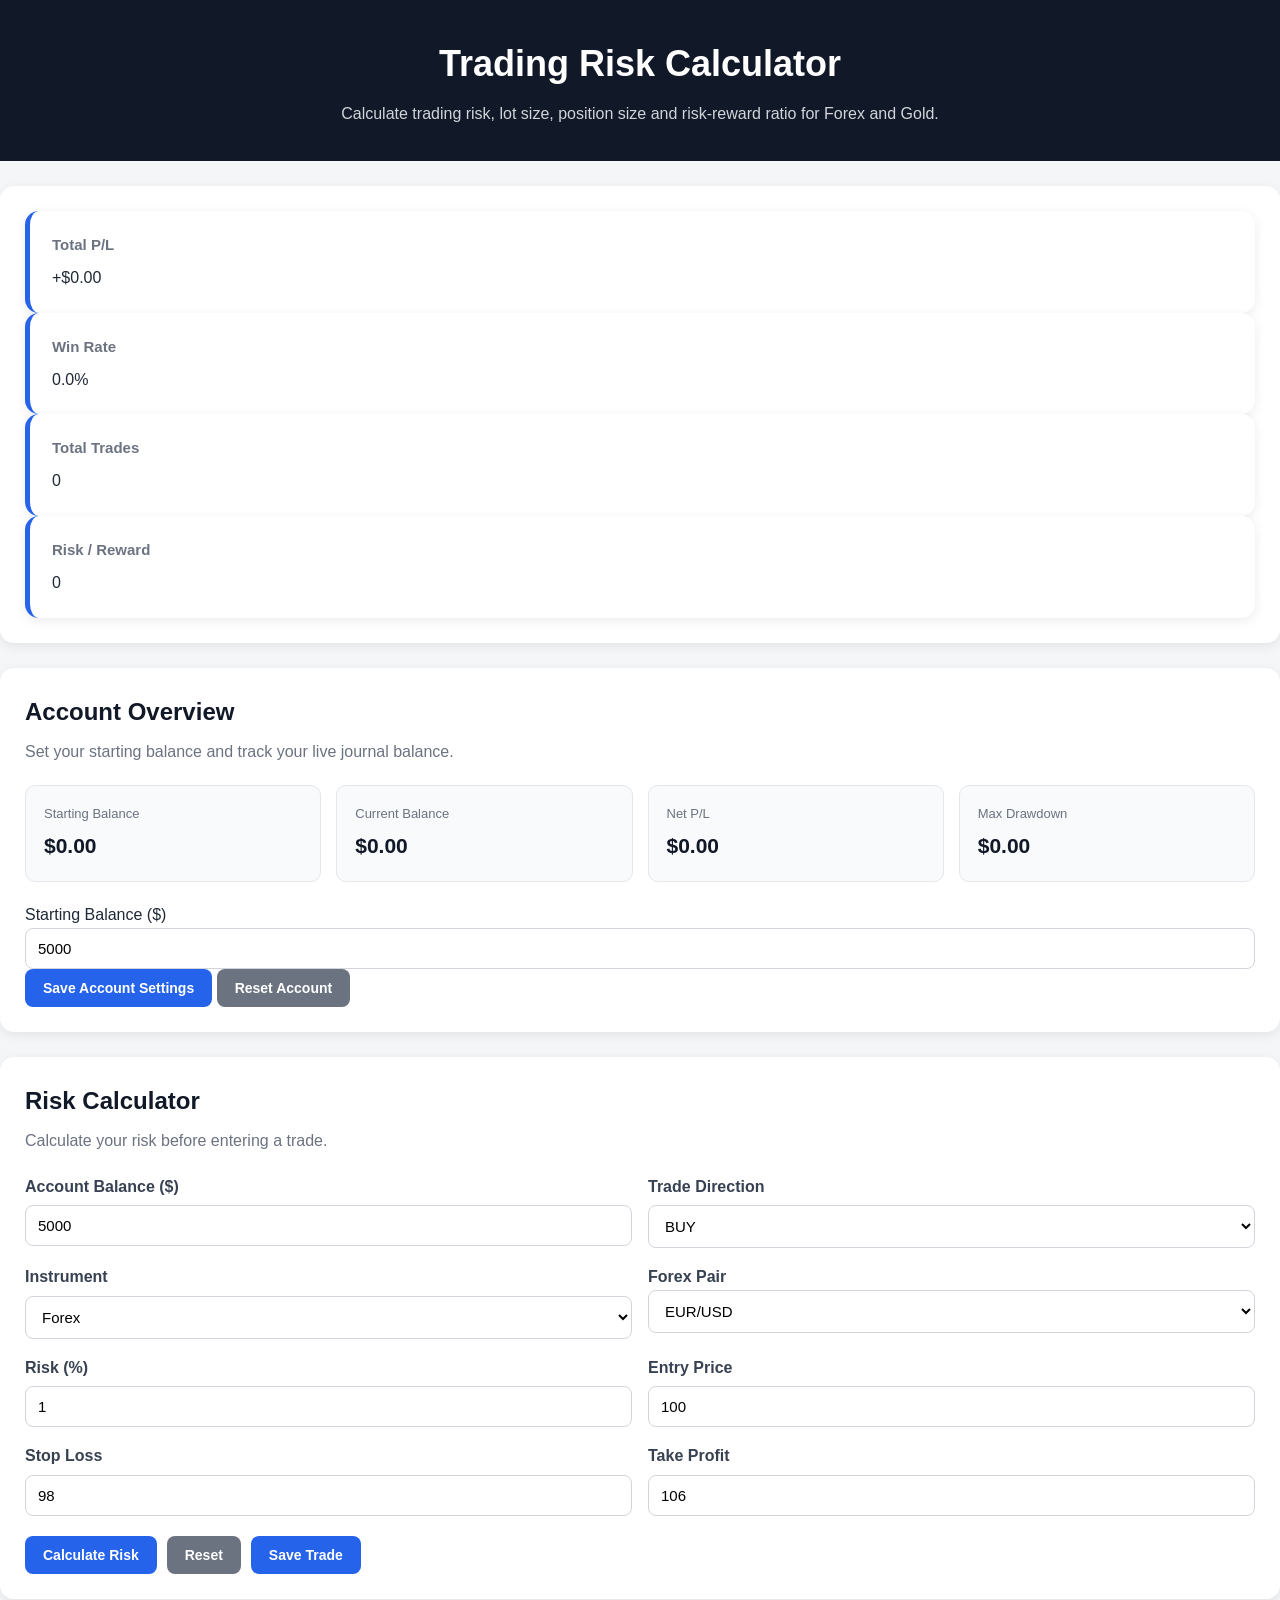
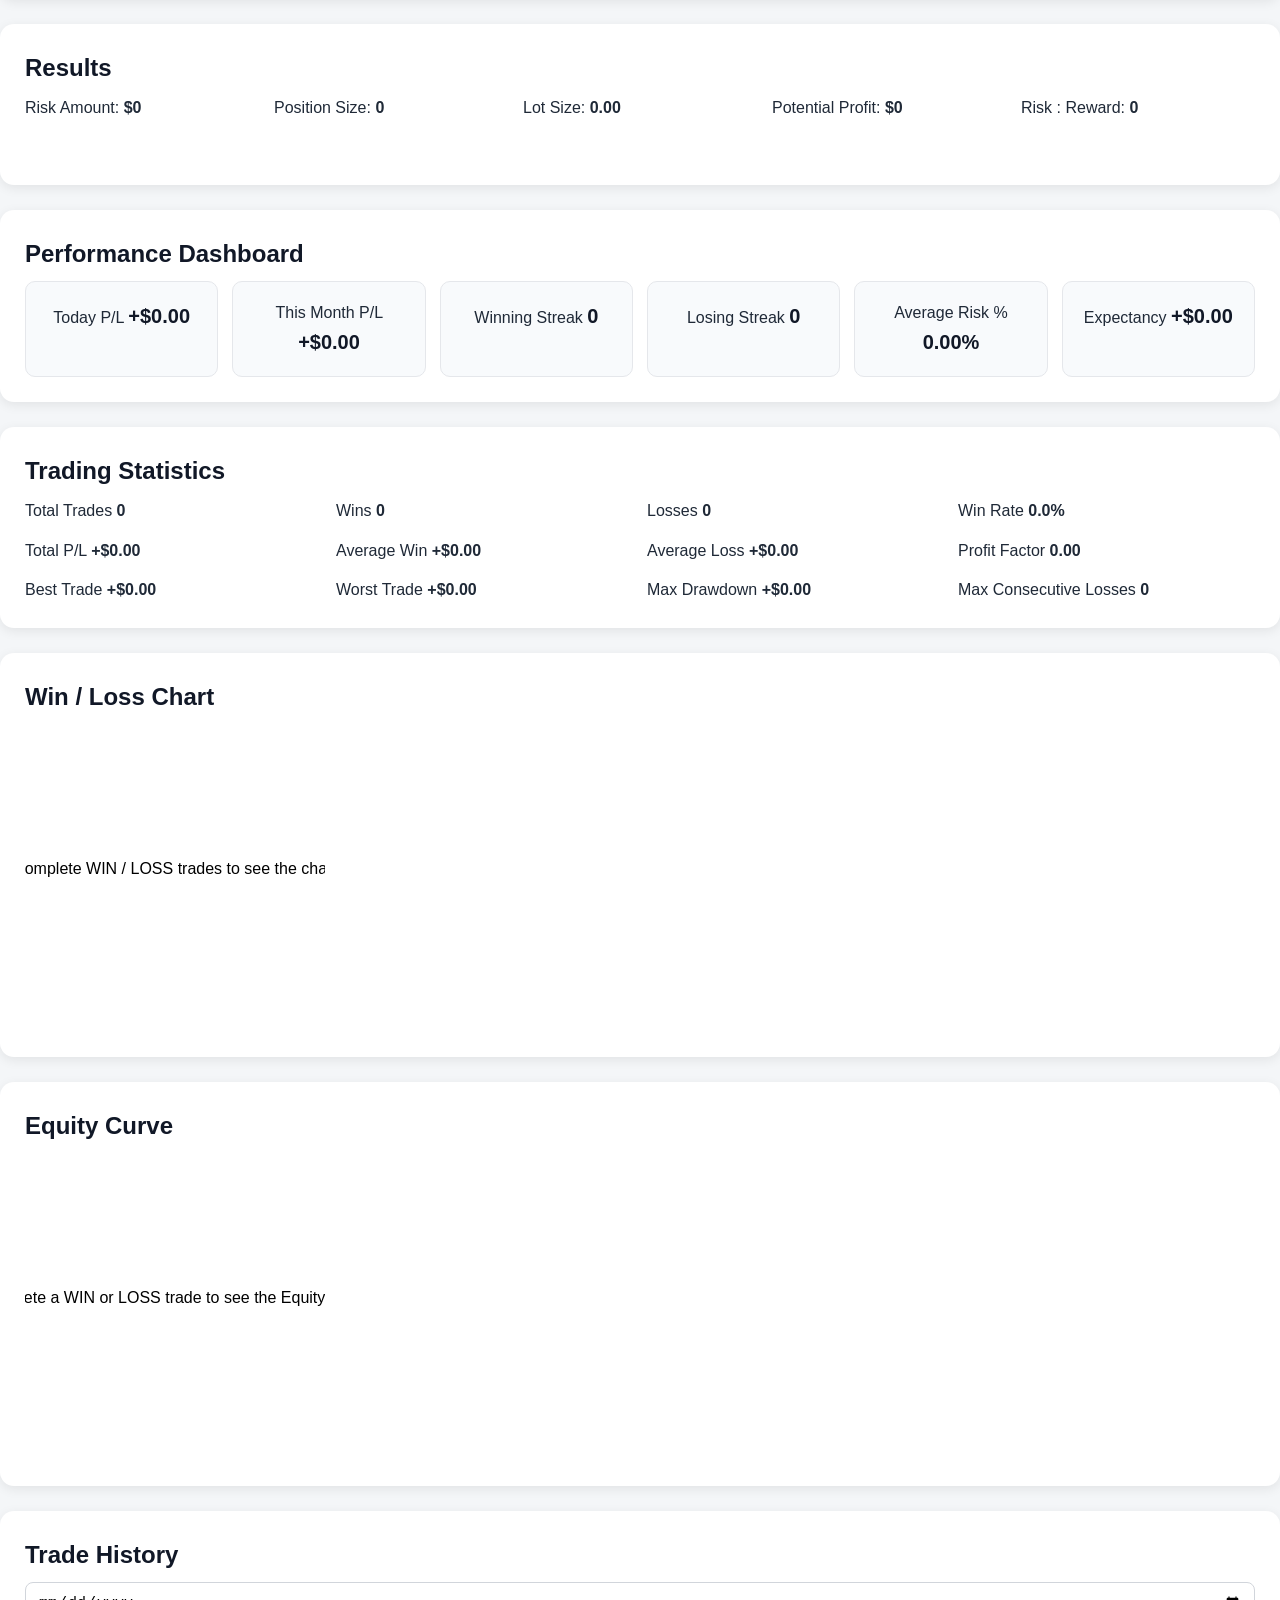
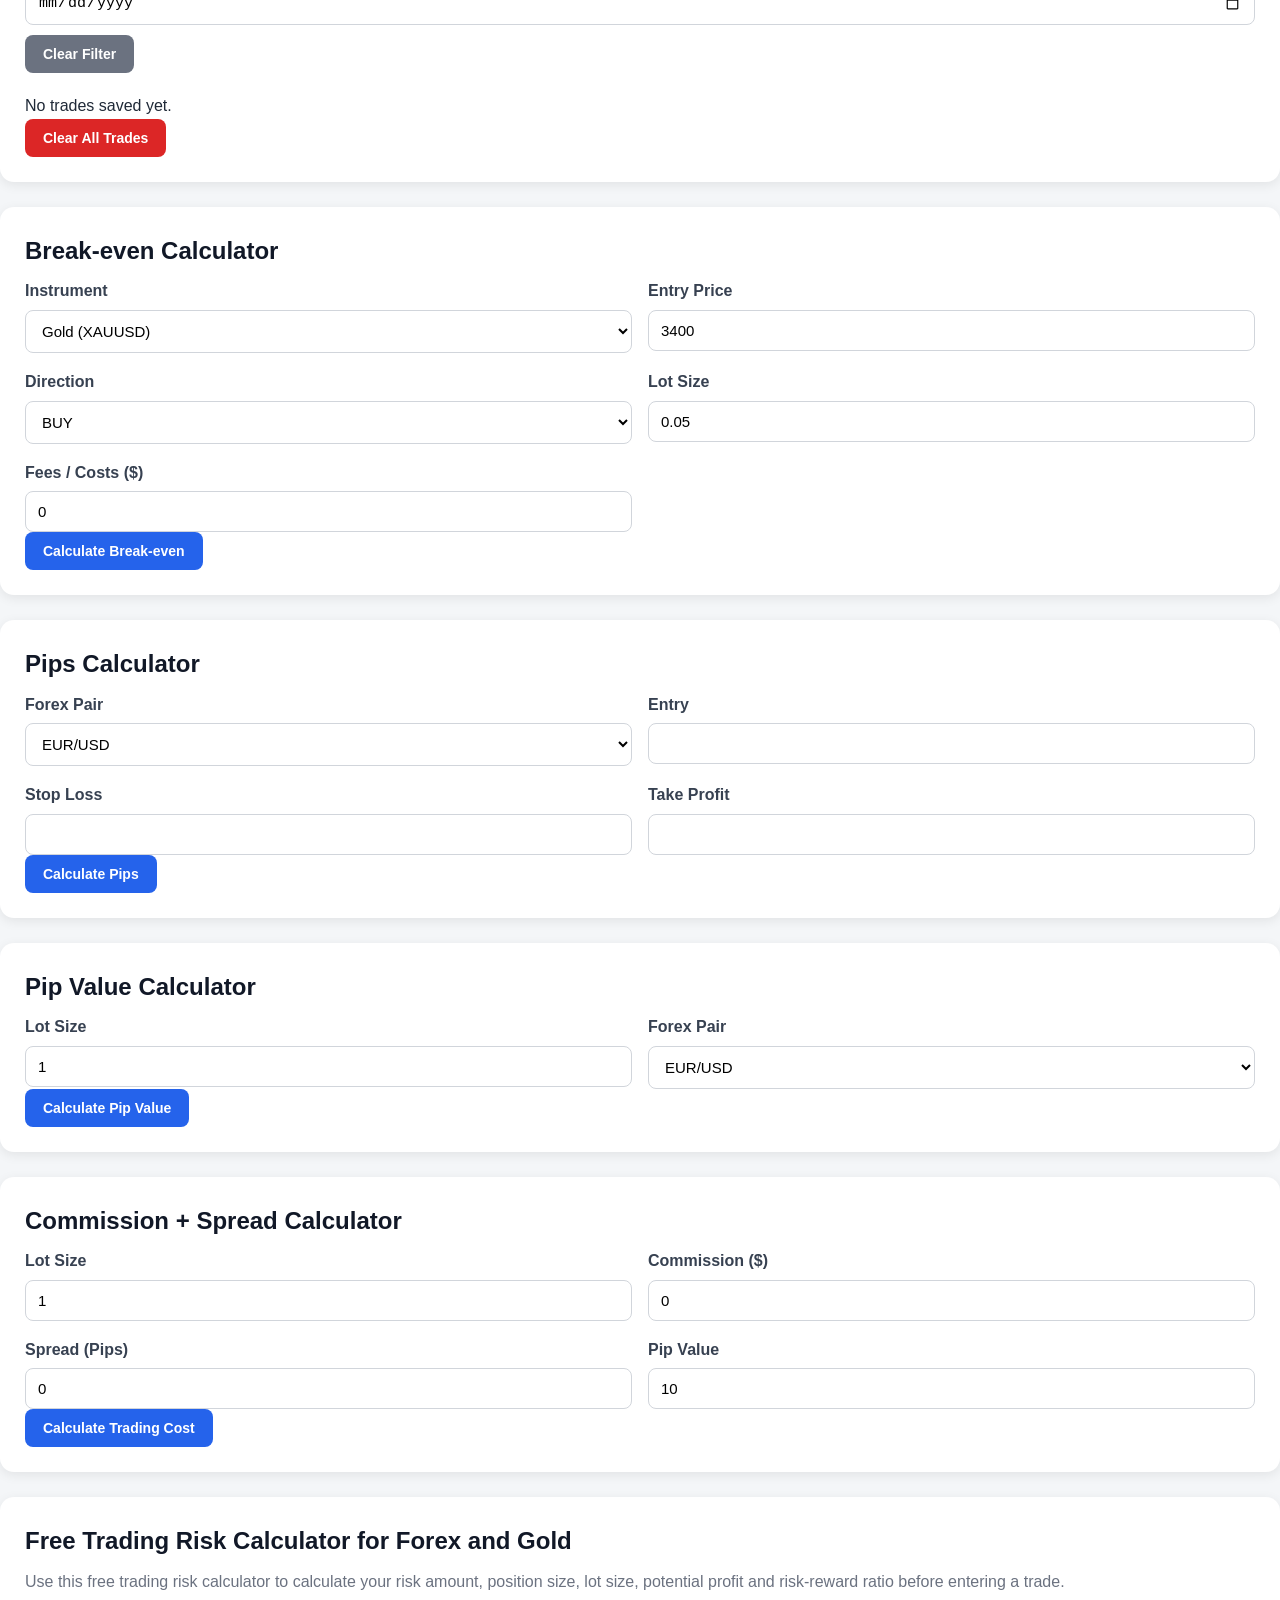
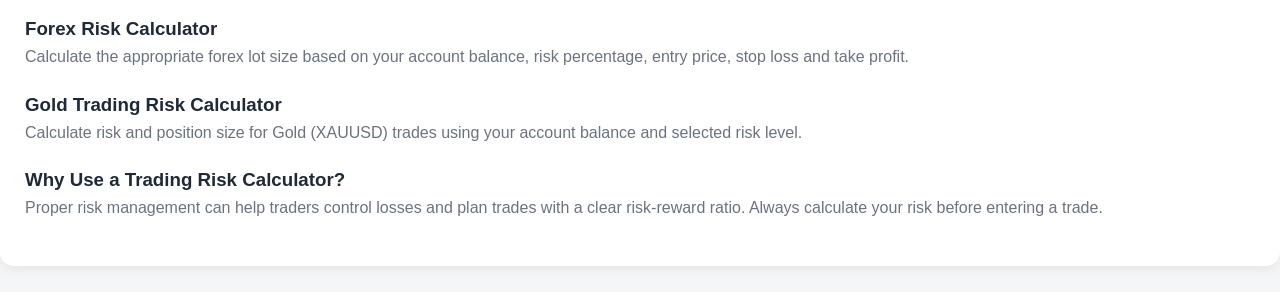
==== commit 2b85eb94: "Update fmt.Println to output 'Goodbye World'" ====
--- a/index.html
+++ b/index.html
@@ -772,5 +772,33 @@
 
 <script src="script_v4.js"></script>
 
+    <section class="seo-content">
+    <h2>Free Trading Risk Calculator for Forex and Gold</h2>
+
+    <p>
+        Use this free trading risk calculator to calculate your risk amount,
+        position size, lot size, potential profit and risk-reward ratio before
+        entering a trade.
+    </p>
+
+    <h3>Forex Risk Calculator</h3>
+    <p>
+        Calculate the appropriate forex lot size based on your account balance,
+        risk percentage, entry price, stop loss and take profit.
+    </p>
+
+    <h3>Gold Trading Risk Calculator</h3>
+    <p>
+        Calculate risk and position size for Gold (XAUUSD) trades using your
+        account balance and selected risk level.
+    </p>
+
+    <h3>Why Use a Trading Risk Calculator?</h3>
+    <p>
+        Proper risk management can help traders control losses and plan trades
+        with a clear risk-reward ratio. Always calculate your risk before
+        entering a trade.
+    </p>
+</section>
 </body>
-</html>+</html>
